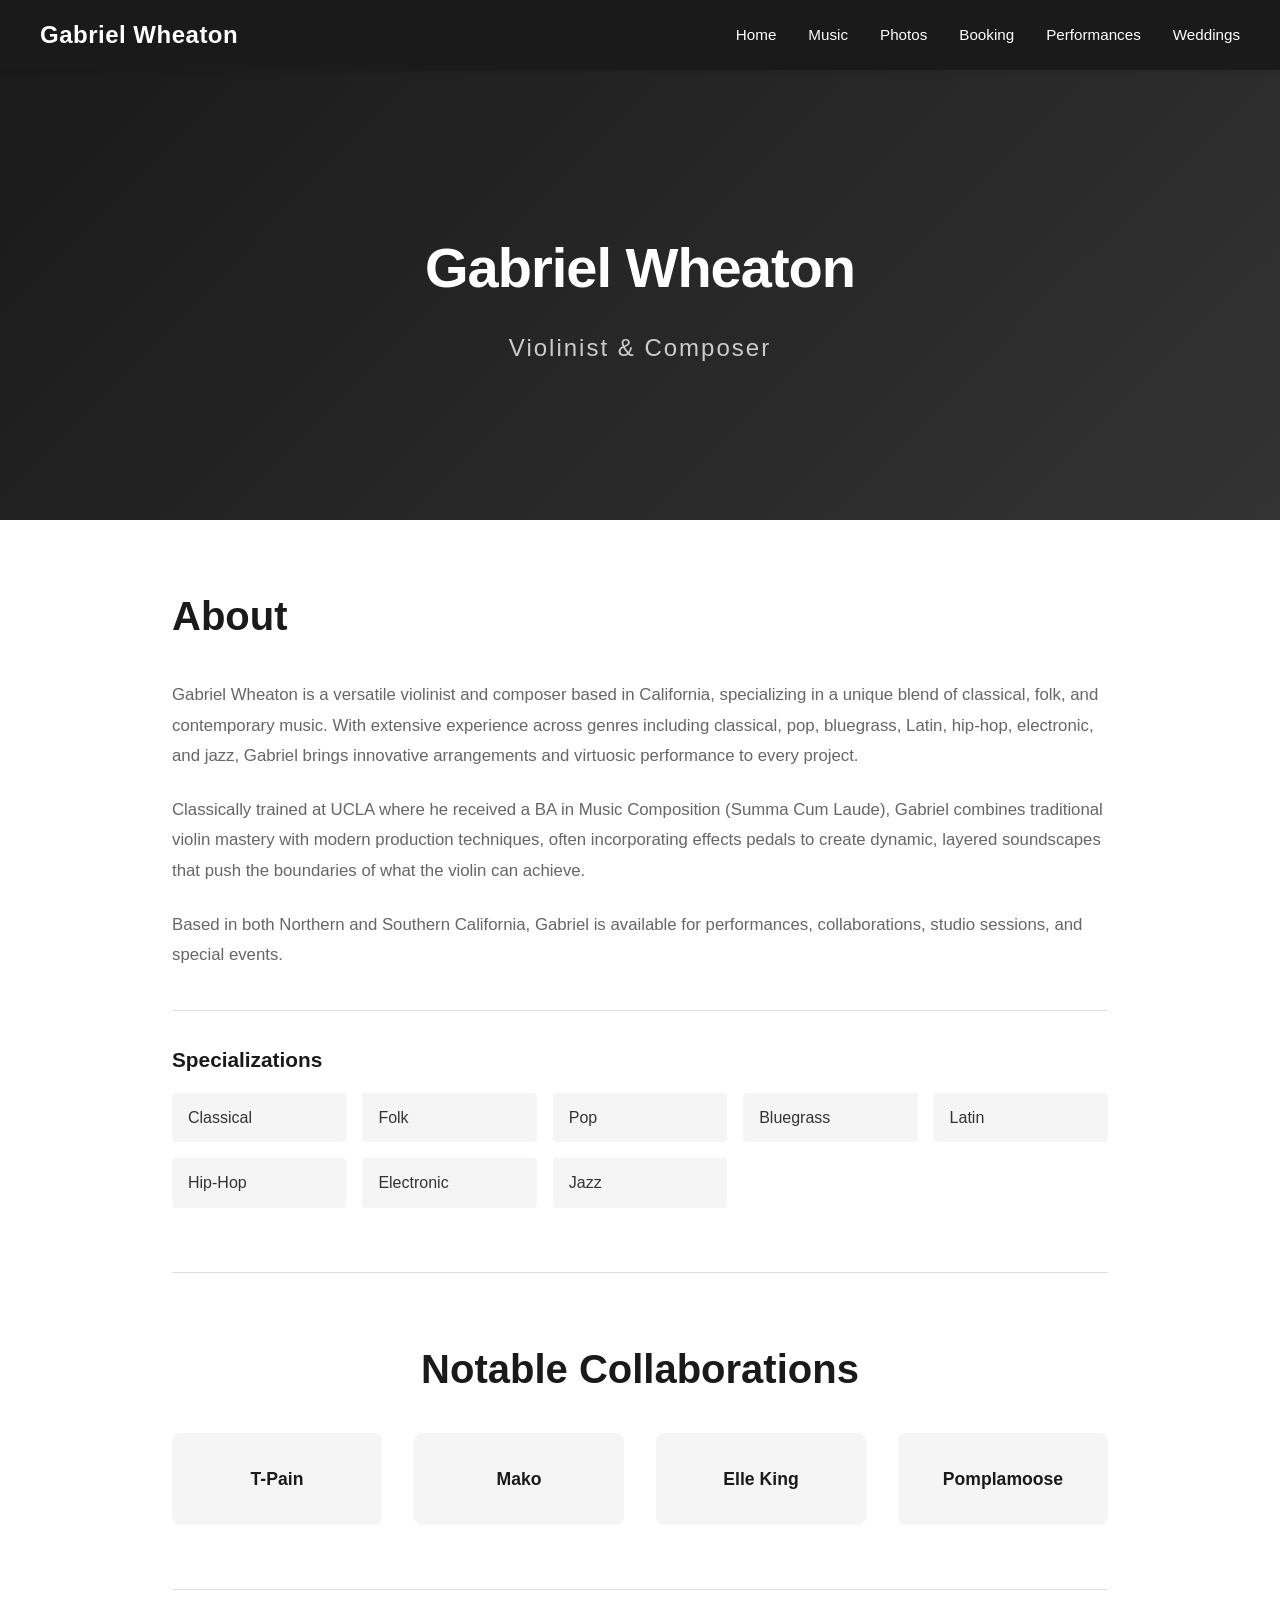
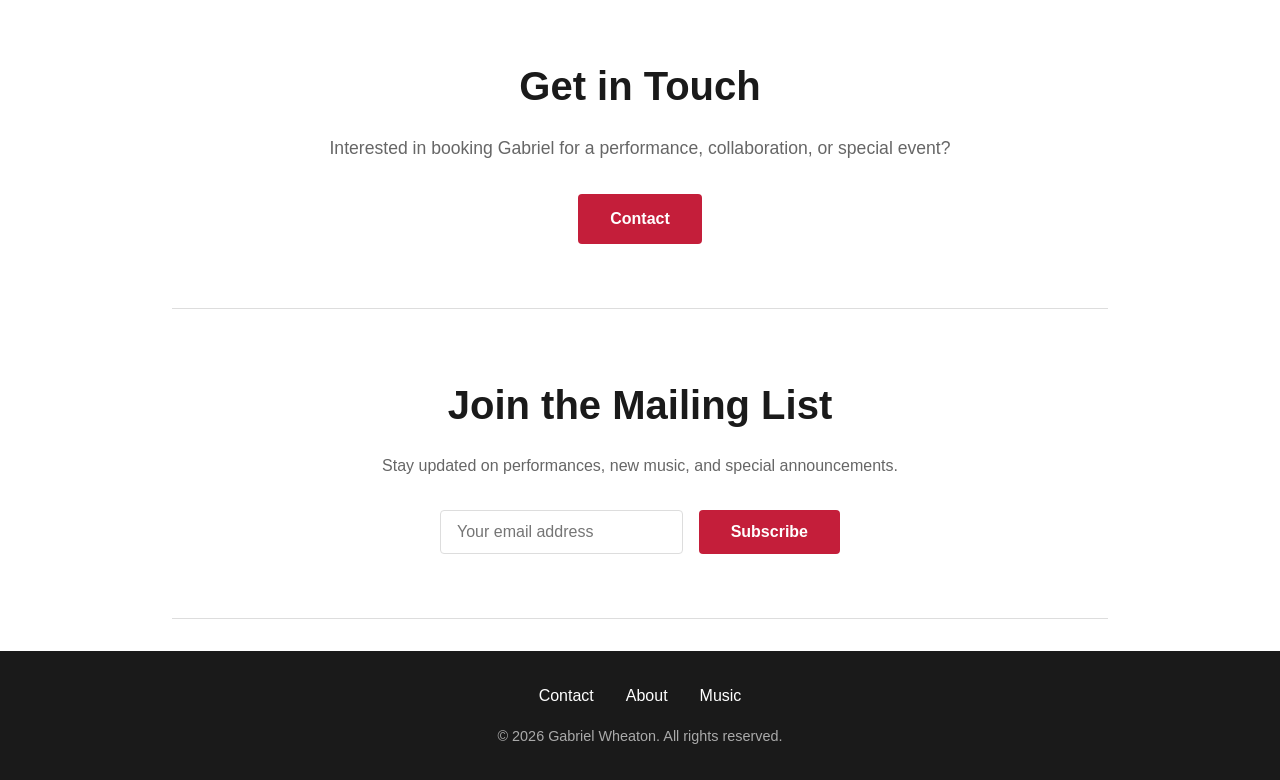
==== index.html @ 74be0b76 "Initial commit: Create website with HTML/CSS - Add hero section with navigation - Add bio and specia" ====
<!DOCTYPE html>
<html lang="en">
<head>
    <meta charset="UTF-8">
    <meta name="viewport" content="width=device-width, initial-scale=1.0">
    <title>Gabriel Wheaton - Violinist</title>
    <link rel="stylesheet" href="styles.css">
</head>
<body>
    <nav class="navbar">
        <div class="nav-container">
            <a href="#" class="nav-brand">Gabriel Wheaton</a>
            <ul class="nav-menu">
                <li><a href="#home">Home</a></li>
                <li><a href="#music">Music</a></li>
                <li><a href="#photos">Photos</a></li>
                <li><a href="#booking">Booking</a></li>
                <li><a href="#performances">Performances</a></li>
                <li><a href="#weddings">Weddings</a></li>
            </ul>
        </div>
    </nav>

    <header class="hero" id="home">
        <div class="hero-content">
            <h1>Gabriel Wheaton</h1>
            <p class="subtitle">Violinist & Composer</p>
        </div>
    </header>

    <main class="container">
        <section class="bio" id="about">
            <div class="bio-content">
                <h2>About</h2>
                <p>Gabriel Wheaton is a versatile violinist and composer based in California, specializing in a unique blend of classical, folk, and contemporary music. With extensive experience across genres including classical, pop, bluegrass, Latin, hip-hop, electronic, and jazz, Gabriel brings innovative arrangements and virtuosic performance to every project.</p>

                <p>Classically trained at UCLA where he received a BA in Music Composition (Summa Cum Laude), Gabriel combines traditional violin mastery with modern production techniques, often incorporating effects pedals to create dynamic, layered soundscapes that push the boundaries of what the violin can achieve.</p>

                <p>Based in both Northern and Southern California, Gabriel is available for performances, collaborations, studio sessions, and special events.</p>

                <div class="genres">
                    <h3>Specializations</h3>
                    <ul>
                        <li>Classical</li>
                        <li>Folk</li>
                        <li>Pop</li>
                        <li>Bluegrass</li>
                        <li>Latin</li>
                        <li>Hip-Hop</li>
                        <li>Electronic</li>
                        <li>Jazz</li>
                    </ul>
                </div>
            </div>
        </section>

        <section class="collaborations" id="music">
            <h2>Notable Collaborations</h2>
            <div class="collab-grid">
                <div class="collab-item">T-Pain</div>
                <div class="collab-item">Mako</div>
                <div class="collab-item">Elle King</div>
                <div class="collab-item">Pomplamoose</div>
            </div>
        </section>

        <section class="cta" id="booking">
            <h2>Get in Touch</h2>
            <p>Interested in booking Gabriel for a performance, collaboration, or special event?</p>
            <a href="mailto:gabrielwheaton@gmail.com" class="btn">Contact</a>
        </section>

        <section class="mailing-list" id="mailing">
            <h2>Join the Mailing List</h2>
            <p>Stay updated on performances, new music, and special announcements.</p>
            <form class="newsletter-form">
                <input type="email" placeholder="Your email address" required>
                <button type="submit" class="btn">Subscribe</button>
            </form>
        </section>
    </main>

    <footer class="footer">
        <div class="footer-content">
            <ul class="footer-links">
                <li><a href="mailto:gabrielwheaton@gmail.com">Contact</a></li>
                <li><a href="#about">About</a></li>
                <li><a href="#music">Music</a></li>
            </ul>
            <p class="copyright">&copy; 2026 Gabriel Wheaton. All rights reserved.</p>
        </div>
    </footer>
</body>
</html>
---- styles.css ----
* {
    margin: 0;
    padding: 0;
    box-sizing: border-box;
}

:root {
    --primary-color: #1a1a1a;
    --secondary-color: #333;
    --accent-color: #c41e3a;
    --light-bg: #f5f5f5;
    --text-color: #333;
    --light-text: #666;
    --border-color: #ddd;
}

html {
    scroll-behavior: smooth;
}

body {
    font-family: -apple-system, BlinkMacSystemFont, 'Segoe UI', Roboto, Oxygen, Ubuntu, Cantarell, sans-serif;
    color: var(--text-color);
    line-height: 1.6;
    background-color: #fff;
}

/* Navigation */
.navbar {
    background-color: var(--primary-color);
    color: white;
    padding: 1rem 2rem;
    position: sticky;
    top: 0;
    z-index: 100;
    box-shadow: 0 2px 4px rgba(0,0,0,0.1);
}

.nav-container {
    max-width: 1200px;
    margin: 0 auto;
    display: flex;
    justify-content: space-between;
    align-items: center;
}

.nav-brand {
    font-size: 1.5rem;
    font-weight: 700;
    color: white;
    text-decoration: none;
    letter-spacing: 0.5px;
}

.nav-menu {
    display: flex;
    list-style: none;
    gap: 2rem;
}

.nav-menu a {
    color: white;
    text-decoration: none;
    font-size: 0.95rem;
    transition: color 0.3s ease;
}

.nav-menu a:hover {
    color: var(--accent-color);
}

/* Hero Section */
.hero {
    background: linear-gradient(135deg, var(--primary-color) 0%, var(--secondary-color) 100%);
    color: white;
    padding: 6rem 2rem;
    text-align: center;
    min-height: 50vh;
    display: flex;
    align-items: center;
    justify-content: center;
}

.hero-content h1 {
    font-size: 3.5rem;
    margin-bottom: 1rem;
    font-weight: 700;
    letter-spacing: -1px;
}

.subtitle {
    font-size: 1.5rem;
    color: #ccc;
    font-weight: 300;
    letter-spacing: 2px;
}

/* Container */
.container {
    max-width: 1000px;
    margin: 0 auto;
    padding: 0 2rem;
}

/* Bio Section */
.bio {
    padding: 4rem 0;
    border-bottom: 1px solid var(--border-color);
}

.bio-content h2 {
    font-size: 2.5rem;
    margin-bottom: 2rem;
    color: var(--primary-color);
}

.bio-content p {
    font-size: 1.05rem;
    margin-bottom: 1.5rem;
    color: var(--light-text);
    line-height: 1.8;
}

.genres {
    margin-top: 2.5rem;
    padding-top: 2rem;
    border-top: 1px solid var(--border-color);
}

.genres h3 {
    font-size: 1.3rem;
    margin-bottom: 1rem;
    color: var(--primary-color);
}

.genres ul {
    display: grid;
    grid-template-columns: repeat(auto-fit, minmax(150px, 1fr));
    gap: 1rem;
    list-style: none;
}

.genres li {
    padding: 0.75rem 1rem;
    background-color: var(--light-bg);
    border-radius: 4px;
    color: var(--text-color);
}

/* Collaborations Section */
.collaborations {
    padding: 4rem 0;
    border-bottom: 1px solid var(--border-color);
}

.collaborations h2 {
    font-size: 2.5rem;
    margin-bottom: 2rem;
    color: var(--primary-color);
    text-align: center;
}

.collab-grid {
    display: grid;
    grid-template-columns: repeat(auto-fit, minmax(200px, 1fr));
    gap: 2rem;
}

.collab-item {
    padding: 2rem;
    background-color: var(--light-bg);
    border-radius: 8px;
    text-align: center;
    font-weight: 600;
    font-size: 1.1rem;
    color: var(--primary-color);
    transition: all 0.3s ease;
}

.collab-item:hover {
    background-color: var(--accent-color);
    color: white;
    transform: translateY(-4px);
}

/* CTA Section */
.cta {
    padding: 4rem 0;
    text-align: center;
    border-bottom: 1px solid var(--border-color);
}

.cta h2 {
    font-size: 2.5rem;
    margin-bottom: 1rem;
    color: var(--primary-color);
}

.cta p {
    font-size: 1.1rem;
    color: var(--light-text);
    margin-bottom: 2rem;
}

/* Mailing List Section */
.mailing-list {
    padding: 4rem 0;
    border-bottom: 1px solid var(--border-color);
}

.mailing-list h2 {
    font-size: 2.5rem;
    margin-bottom: 1rem;
    color: var(--primary-color);
    text-align: center;
}

.mailing-list p {
    text-align: center;
    color: var(--light-text);
    margin-bottom: 2rem;
}

.newsletter-form {
    display: flex;
    gap: 1rem;
    max-width: 400px;
    margin: 0 auto;
    flex-wrap: wrap;
}

.newsletter-form input {
    flex: 1;
    min-width: 200px;
    padding: 0.75rem 1rem;
    border: 1px solid var(--border-color);
    border-radius: 4px;
    font-size: 1rem;
}

.newsletter-form input:focus {
    outline: none;
    border-color: var(--accent-color);
}

/* Button */
.btn {
    padding: 0.75rem 2rem;
    background-color: var(--accent-color);
    color: white;
    border: none;
    border-radius: 4px;
    font-size: 1rem;
    font-weight: 600;
    cursor: pointer;
    text-decoration: none;
    display: inline-block;
    transition: all 0.3s ease;
}

.btn:hover {
    background-color: #a01830;
    transform: translateY(-2px);
    box-shadow: 0 4px 8px rgba(0,0,0,0.2);
}

/* Footer */
.footer {
    background-color: var(--primary-color);
    color: white;
    padding: 2rem;
    margin-top: 2rem;
}

.footer-content {
    max-width: 1000px;
    margin: 0 auto;
    text-align: center;
}

.footer-links {
    list-style: none;
    display: flex;
    justify-content: center;
    gap: 2rem;
    margin-bottom: 1rem;
}

.footer-links a {
    color: white;
    text-decoration: none;
    transition: color 0.3s ease;
}

.footer-links a:hover {
    color: var(--accent-color);
}

.copyright {
    color: #aaa;
    font-size: 0.9rem;
}

/* Responsive */
@media (max-width: 768px) {
    .nav-menu {
        gap: 1rem;
        font-size: 0.9rem;
    }

    .hero-content h1 {
        font-size: 2.5rem;
    }

    .subtitle {
        font-size: 1.2rem;
    }

    .bio-content h2,
    .collaborations h2,
    .cta h2,
    .mailing-list h2 {
        font-size: 1.8rem;
    }

    .newsletter-form {
        flex-direction: column;
    }

    .newsletter-form input {
        min-width: unset;
    }

    .footer-links {
        flex-direction: column;
        gap: 1rem;
    }
}
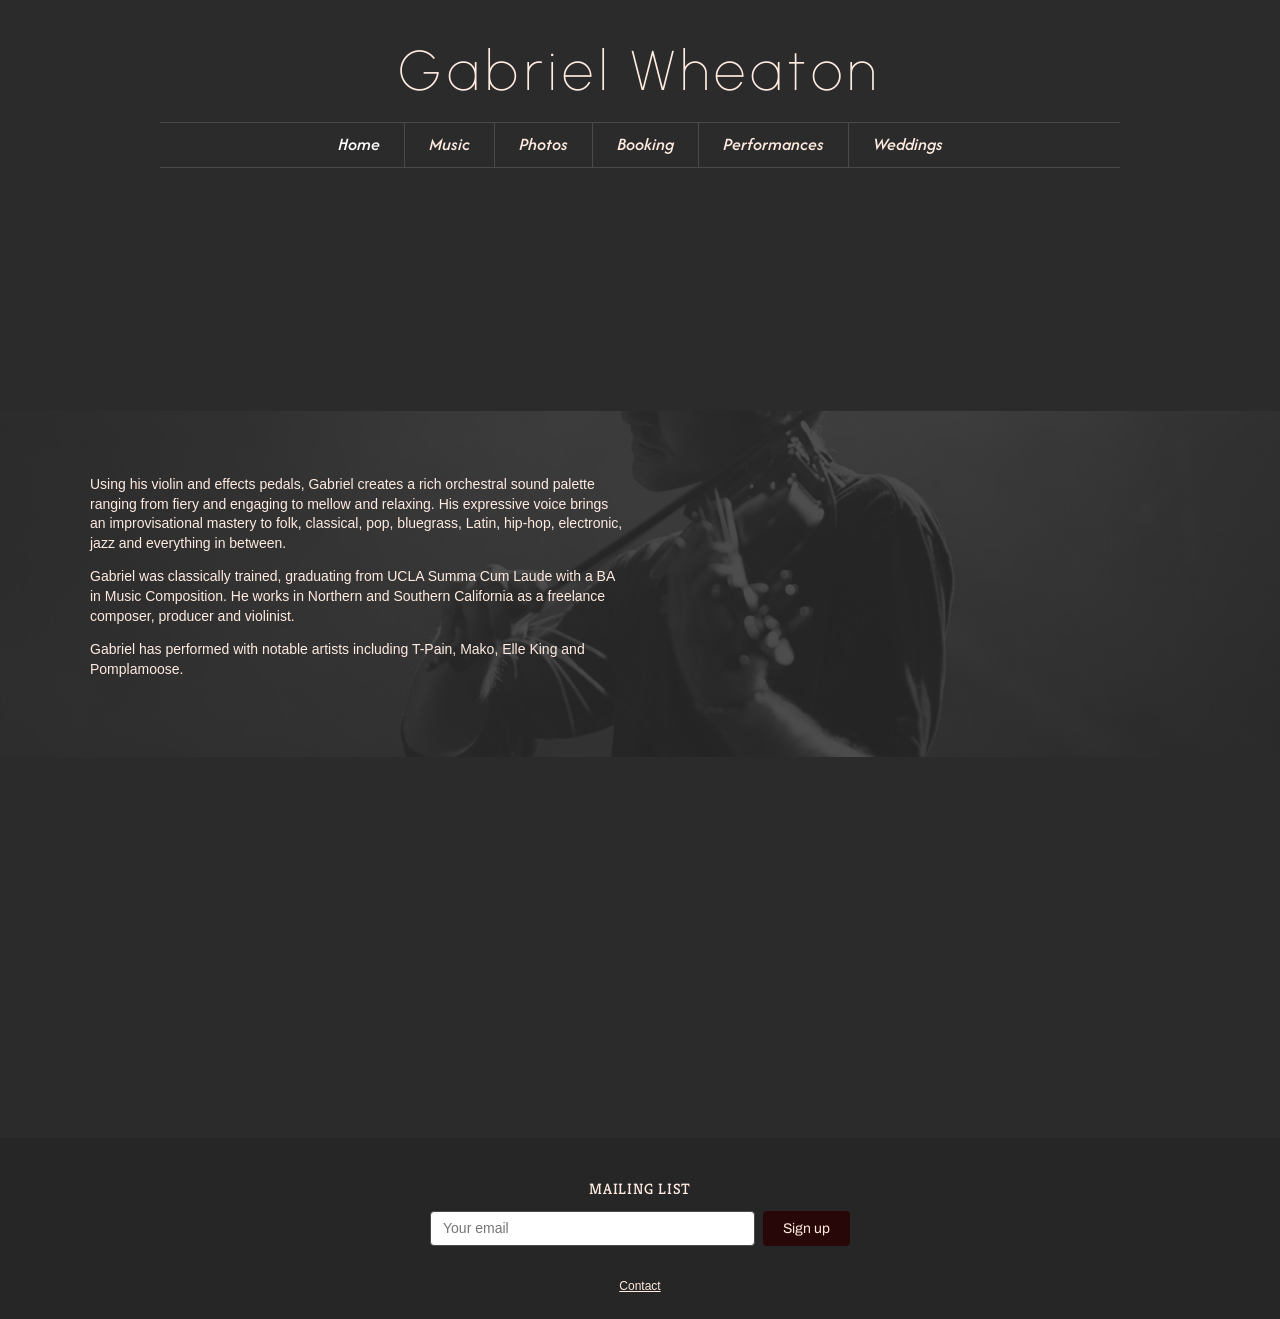
==== commit c620ca71: "Match original site's theme, layout and copy Co-Authored-By: Claude Opus 5.5 <noreply@anthropic.com>" ====
--- a/index.html
+++ b/index.html
@@ -3,92 +3,70 @@
 <head>
     <meta charset="UTF-8">
     <meta name="viewport" content="width=device-width, initial-scale=1.0">
-    <title>Gabriel Wheaton - Violinist</title>
+    <title>Gabriel Wheaton</title>
+    <link rel="preconnect" href="https://fonts.googleapis.com">
+    <link rel="preconnect" href="https://fonts.gstatic.com" crossorigin>
+    <link href="https://fonts.googleapis.com/css2?family=Afacad:ital,wght@1,500&family=Archivo:wght@400;700&family=Kreon&family=Urbanist:wght@100&display=swap" rel="stylesheet">
     <link rel="stylesheet" href="styles.css">
 </head>
 <body>
-    <nav class="navbar">
-        <div class="nav-container">
-            <a href="#" class="nav-brand">Gabriel Wheaton</a>
-            <ul class="nav-menu">
-                <li><a href="#home">Home</a></li>
+    <header class="site-header">
+        <h1 class="page-title"><a href="index.html">Gabriel Wheaton</a></h1>
+        <nav class="main-nav">
+            <ul>
+                <li class="selected"><a href="index.html">Home</a></li>
                 <li><a href="#music">Music</a></li>
                 <li><a href="#photos">Photos</a></li>
                 <li><a href="#booking">Booking</a></li>
                 <li><a href="#performances">Performances</a></li>
                 <li><a href="#weddings">Weddings</a></li>
             </ul>
-        </div>
-    </nav>
-
-    <header class="hero" id="home">
-        <div class="hero-content">
-            <h1>Gabriel Wheaton</h1>
-            <p class="subtitle">Violinist & Composer</p>
-        </div>
+        </nav>
+        <div class="header-media"></div>
     </header>
 
-    <main class="container">
-        <section class="bio" id="about">
-            <div class="bio-content">
-                <h2>About</h2>
-                <p>Gabriel Wheaton is a versatile violinist and composer based in California, specializing in a unique blend of classical, folk, and contemporary music. With extensive experience across genres including classical, pop, bluegrass, Latin, hip-hop, electronic, and jazz, Gabriel brings innovative arrangements and virtuosic performance to every project.</p>
+    <main>
+        <section class="section bio-section">
+            <div class="section-bg" style="background-image: url('images/gabriel.jpg');"></div>
+            <div class="columns">
+                <div class="column">
+                    <p>Using his violin and effects pedals, Gabriel creates a rich orchestral sound palette ranging from fiery and engaging to mellow and relaxing. His expressive voice brings an improvisational mastery to folk, classical, pop, bluegrass, Latin, hip-hop, electronic, jazz and everything in between.</p>
+                    <p>Gabriel was classically trained, graduating from UCLA Summa Cum Laude with a BA in Music Composition. He works in Northern and Southern California as a freelance composer, producer and violinist.</p>
+                    <p>Gabriel has performed with notable artists including T-Pain, Mako, Elle King and Pomplamoose.</p>
+                </div>
+                <div class="column"></div>
+            </div>
+        </section>
 
-                <p>Classically trained at UCLA where he received a BA in Music Composition (Summa Cum Laude), Gabriel combines traditional violin mastery with modern production techniques, often incorporating effects pedals to create dynamic, layered soundscapes that push the boundaries of what the violin can achieve.</p>
-
-                <p>Based in both Northern and Southern California, Gabriel is available for performances, collaborations, studio sessions, and special events.</p>
-
-                <div class="genres">
-                    <h3>Specializations</h3>
-                    <ul>
-                        <li>Classical</li>
-                        <li>Folk</li>
-                        <li>Pop</li>
-                        <li>Bluegrass</li>
-                        <li>Latin</li>
-                        <li>Hip-Hop</li>
-                        <li>Electronic</li>
-                        <li>Jazz</li>
-                    </ul>
+        <section class="section" id="music">
+            <div class="columns">
+                <div class="column">
+                    <div class="video">
+                        <iframe src="https://www.youtube.com/embed/yfX7mCHbroc?rel=0" title="Gabriel Wheaton video 1" allow="accelerometer; autoplay; encrypted-media; gyroscope; picture-in-picture" allowfullscreen loading="lazy"></iframe>
+                    </div>
+                </div>
+                <div class="column">
+                    <div class="video">
+                        <iframe src="https://www.youtube.com/embed/IOgr_Uzr0VY?rel=0" title="Gabriel Wheaton video 2" allow="accelerometer; autoplay; encrypted-media; gyroscope; picture-in-picture" allowfullscreen loading="lazy"></iframe>
+                    </div>
                 </div>
             </div>
         </section>
-
-        <section class="collaborations" id="music">
-            <h2>Notable Collaborations</h2>
-            <div class="collab-grid">
-                <div class="collab-item">T-Pain</div>
-                <div class="collab-item">Mako</div>
-                <div class="collab-item">Elle King</div>
-                <div class="collab-item">Pomplamoose</div>
-            </div>
-        </section>
-
-        <section class="cta" id="booking">
-            <h2>Get in Touch</h2>
-            <p>Interested in booking Gabriel for a performance, collaboration, or special event?</p>
-            <a href="mailto:gabrielwheaton@gmail.com" class="btn">Contact</a>
-        </section>
-
-        <section class="mailing-list" id="mailing">
-            <h2>Join the Mailing List</h2>
-            <p>Stay updated on performances, new music, and special announcements.</p>
-            <form class="newsletter-form">
-                <input type="email" placeholder="Your email address" required>
-                <button type="submit" class="btn">Subscribe</button>
-            </form>
-        </section>
     </main>
 
-    <footer class="footer">
-        <div class="footer-content">
-            <ul class="footer-links">
+    <footer class="site-footer">
+        <form class="mailing-list" action="#" onsubmit="return false;">
+            <h3>Mailing List</h3>
+            <div class="control">
+                <input type="email" placeholder="Your email" required>
+                <button type="submit" class="button">Sign up</button>
+            </div>
+        </form>
+        <nav class="footer-nav">
+            <ul>
                 <li><a href="mailto:gabrielwheaton@gmail.com">Contact</a></li>
-                <li><a href="#about">About</a></li>
-                <li><a href="#music">Music</a></li>
             </ul>
-            <p class="copyright">&copy; 2026 Gabriel Wheaton. All rights reserved.</p>
-        </div>
+        </nav>
     </footer>
 </body>
 </html>
--- a/styles.css
+++ b/styles.css
@@ -1,338 +1,213 @@
+:root {
+    --text: hsl(21, 100%, 94%);
+    --nav-hover: #fff;
+    --page-bg: hsl(0, 0%, 17%);
+    --section-alt-bg: hsl(0, 0%, 15%);
+    --divider: hsl(0, 0%, 29%);
+    --button: hsl(0, 69%, 9%);
+    --button-hover: hsl(0, 34%, 34%);
+}
+
 * {
+    box-sizing: border-box;
     margin: 0;
     padding: 0;
-    box-sizing: border-box;
-}
-
-:root {
-    --primary-color: #1a1a1a;
-    --secondary-color: #333;
-    --accent-color: #c41e3a;
-    --light-bg: #f5f5f5;
-    --text-color: #333;
-    --light-text: #666;
-    --border-color: #ddd;
-}
-
-html {
-    scroll-behavior: smooth;
 }
 
 body {
-    font-family: -apple-system, BlinkMacSystemFont, 'Segoe UI', Roboto, Oxygen, Ubuntu, Cantarell, sans-serif;
-    color: var(--text-color);
-    line-height: 1.6;
-    background-color: #fff;
-}
-
-/* Navigation */
-.navbar {
-    background-color: var(--primary-color);
-    color: white;
-    padding: 1rem 2rem;
-    position: sticky;
-    top: 0;
-    z-index: 100;
-    box-shadow: 0 2px 4px rgba(0,0,0,0.1);
-}
-
-.nav-container {
-    max-width: 1200px;
-    margin: 0 auto;
-    display: flex;
-    justify-content: space-between;
-    align-items: center;
-}
-
-.nav-brand {
-    font-size: 1.5rem;
-    font-weight: 700;
-    color: white;
+    background: var(--page-bg);
+    color: var(--text);
+    font-family: Arial, Helvetica, sans-serif;
+    font-size: 14px;
+    line-height: 1.4;
+}
+
+a {
+    color: var(--text);
+}
+
+.site-header {
+    text-align: center;
+    padding-top: 2.5rem;
+}
+
+.page-title {
+    font-family: 'Urbanist', sans-serif;
+    font-weight: 100;
+    font-size: 56px;
+    letter-spacing: 0.1em;
+    line-height: 1.1;
+    padding: 0 1rem;
+}
+
+.page-title a {
     text-decoration: none;
-    letter-spacing: 0.5px;
-}
-
-.nav-menu {
-    display: flex;
-    list-style: none;
-    gap: 2rem;
-}
-
-.nav-menu a {
-    color: white;
-    text-decoration: none;
-    font-size: 0.95rem;
-    transition: color 0.3s ease;
-}
-
-.nav-menu a:hover {
-    color: var(--accent-color);
-}
-
-/* Hero Section */
-.hero {
-    background: linear-gradient(135deg, var(--primary-color) 0%, var(--secondary-color) 100%);
-    color: white;
-    padding: 6rem 2rem;
-    text-align: center;
-    min-height: 50vh;
-    display: flex;
-    align-items: center;
-    justify-content: center;
-}
-
-.hero-content h1 {
-    font-size: 3.5rem;
-    margin-bottom: 1rem;
-    font-weight: 700;
-    letter-spacing: -1px;
-}
-
-.subtitle {
-    font-size: 1.5rem;
-    color: #ccc;
-    font-weight: 300;
-    letter-spacing: 2px;
-}
-
-/* Container */
-.container {
-    max-width: 1000px;
-    margin: 0 auto;
-    padding: 0 2rem;
-}
-
-/* Bio Section */
-.bio {
-    padding: 4rem 0;
-    border-bottom: 1px solid var(--border-color);
-}
-
-.bio-content h2 {
-    font-size: 2.5rem;
-    margin-bottom: 2rem;
-    color: var(--primary-color);
-}
-
-.bio-content p {
-    font-size: 1.05rem;
-    margin-bottom: 1.5rem;
-    color: var(--light-text);
-    line-height: 1.8;
-}
-
-.genres {
-    margin-top: 2.5rem;
-    padding-top: 2rem;
-    border-top: 1px solid var(--border-color);
-}
-
-.genres h3 {
-    font-size: 1.3rem;
-    margin-bottom: 1rem;
-    color: var(--primary-color);
-}
-
-.genres ul {
-    display: grid;
-    grid-template-columns: repeat(auto-fit, minmax(150px, 1fr));
-    gap: 1rem;
-    list-style: none;
-}
-
-.genres li {
-    padding: 0.75rem 1rem;
-    background-color: var(--light-bg);
-    border-radius: 4px;
-    color: var(--text-color);
-}
-
-/* Collaborations Section */
-.collaborations {
-    padding: 4rem 0;
-    border-bottom: 1px solid var(--border-color);
-}
-
-.collaborations h2 {
-    font-size: 2.5rem;
-    margin-bottom: 2rem;
-    color: var(--primary-color);
-    text-align: center;
-}
-
-.collab-grid {
-    display: grid;
-    grid-template-columns: repeat(auto-fit, minmax(200px, 1fr));
-    gap: 2rem;
-}
-
-.collab-item {
-    padding: 2rem;
-    background-color: var(--light-bg);
-    border-radius: 8px;
-    text-align: center;
-    font-weight: 600;
-    font-size: 1.1rem;
-    color: var(--primary-color);
-    transition: all 0.3s ease;
-}
-
-.collab-item:hover {
-    background-color: var(--accent-color);
-    color: white;
-    transform: translateY(-4px);
-}
-
-/* CTA Section */
-.cta {
-    padding: 4rem 0;
-    text-align: center;
-    border-bottom: 1px solid var(--border-color);
-}
-
-.cta h2 {
-    font-size: 2.5rem;
-    margin-bottom: 1rem;
-    color: var(--primary-color);
-}
-
-.cta p {
-    font-size: 1.1rem;
-    color: var(--light-text);
-    margin-bottom: 2rem;
-}
-
-/* Mailing List Section */
-.mailing-list {
-    padding: 4rem 0;
-    border-bottom: 1px solid var(--border-color);
-}
-
-.mailing-list h2 {
-    font-size: 2.5rem;
-    margin-bottom: 1rem;
-    color: var(--primary-color);
-    text-align: center;
-}
-
-.mailing-list p {
-    text-align: center;
-    color: var(--light-text);
-    margin-bottom: 2rem;
-}
-
-.newsletter-form {
-    display: flex;
-    gap: 1rem;
-    max-width: 400px;
-    margin: 0 auto;
-    flex-wrap: wrap;
-}
-
-.newsletter-form input {
-    flex: 1;
-    min-width: 200px;
-    padding: 0.75rem 1rem;
-    border: 1px solid var(--border-color);
-    border-radius: 4px;
-    font-size: 1rem;
-}
-
-.newsletter-form input:focus {
-    outline: none;
-    border-color: var(--accent-color);
-}
-
-/* Button */
-.btn {
-    padding: 0.75rem 2rem;
-    background-color: var(--accent-color);
-    color: white;
-    border: none;
-    border-radius: 4px;
-    font-size: 1rem;
-    font-weight: 600;
-    cursor: pointer;
-    text-decoration: none;
-    display: inline-block;
-    transition: all 0.3s ease;
-}
-
-.btn:hover {
-    background-color: #a01830;
-    transform: translateY(-2px);
-    box-shadow: 0 4px 8px rgba(0,0,0,0.2);
-}
-
-/* Footer */
-.footer {
-    background-color: var(--primary-color);
-    color: white;
-    padding: 2rem;
-    margin-top: 2rem;
-}
-
-.footer-content {
-    max-width: 1000px;
-    margin: 0 auto;
-    text-align: center;
-}
-
-.footer-links {
+}
+
+.main-nav ul {
     list-style: none;
     display: flex;
+    flex-wrap: wrap;
     justify-content: center;
+    margin: 1.25rem auto 0;
+    max-width: 960px;
+    border-top: 1px solid var(--divider);
+    border-bottom: 1px solid var(--divider);
+}
+
+.main-nav li + li {
+    border-left: 1px solid var(--divider);
+}
+
+.main-nav a {
+    display: block;
+    padding: 0.6rem 1.5rem;
+    font-family: 'Afacad', sans-serif;
+    font-style: italic;
+    font-weight: 500;
+    font-size: 18px;
+    text-decoration: none;
+    transition: color 0.2s;
+}
+
+.main-nav a:hover,
+.main-nav .selected a {
+    color: var(--nav-hover);
+}
+
+.header-media {
+    height: 27vh;
+    background: var(--page-bg);
+}
+
+.section {
+    position: relative;
+    overflow: hidden;
+    padding: 2.5rem 1.5rem;
+}
+
+.section-bg {
+    position: absolute;
+    inset: 0;
+    background-size: cover;
+    background-position: 65% center;
+    background-attachment: fixed;
+    opacity: 0.16;
+}
+
+.columns {
+    position: relative;
+    display: grid;
+    grid-template-columns: 1fr 1fr;
     gap: 2rem;
-    margin-bottom: 1rem;
-}
-
-.footer-links a {
-    color: white;
-    text-decoration: none;
-    transition: color 0.3s ease;
-}
-
-.footer-links a:hover {
-    color: var(--accent-color);
-}
-
-.copyright {
-    color: #aaa;
-    font-size: 0.9rem;
-}
-
-/* Responsive */
-@media (max-width: 768px) {
-    .nav-menu {
-        gap: 1rem;
-        font-size: 0.9rem;
-    }
-
-    .hero-content h1 {
-        font-size: 2.5rem;
-    }
-
-    .subtitle {
-        font-size: 1.2rem;
-    }
-
-    .bio-content h2,
-    .collaborations h2,
-    .cta h2,
-    .mailing-list h2 {
-        font-size: 1.8rem;
-    }
-
-    .newsletter-form {
-        flex-direction: column;
-    }
-
-    .newsletter-form input {
-        min-width: unset;
-    }
-
-    .footer-links {
-        flex-direction: column;
-        gap: 1rem;
-    }
-}
+    max-width: 1100px;
+    margin: 0 auto;
+}
+
+.bio-section {
+    padding-top: 4rem;
+    padding-bottom: 4rem;
+}
+
+.bio-section p {
+    margin-bottom: 1em;
+}
+
+.video {
+    position: relative;
+    aspect-ratio: 16 / 9;
+}
+
+.video iframe {
+    position: absolute;
+    inset: 0;
+    width: 100%;
+    height: 100%;
+    border: 0;
+}
+
+.site-footer {
+    background: var(--section-alt-bg);
+    padding: 2.5rem 1.5rem 1.5rem;
+    text-align: center;
+}
+
+.mailing-list h3 {
+    font-family: 'Kreon', serif;
+    font-weight: 400;
+    font-size: 15px;
+    text-transform: uppercase;
+    letter-spacing: 0.05em;
+    margin-bottom: 0.75rem;
+}
+
+.mailing-list .control {
+    display: flex;
+    justify-content: center;
+    gap: 0.5rem;
+    max-width: 420px;
+    margin: 0 auto;
+}
+
+.mailing-list input {
+    flex: 1;
+    min-width: 0;
+    padding: 0.55rem 0.75rem;
+    border: 1px solid var(--divider);
+    border-radius: 4px;
+    background: #fff;
+    color: #222;
+    font-size: 14px;
+}
+
+.button {
+    padding: 0.55rem 1.25rem;
+    background: var(--button);
+    color: var(--text);
+    border: 0;
+    border-radius: 4px;
+    font-family: 'Archivo', sans-serif;
+    font-size: 14px;
+    cursor: pointer;
+    transition: background 0.2s;
+}
+
+.button:hover {
+    background: var(--button-hover);
+}
+
+.footer-nav ul {
+    list-style: none;
+    margin-top: 2rem;
+    font-size: 12px;
+}
+
+@media (max-width: 700px) {
+    .page-title {
+        font-size: 38px;
+    }
+
+    .main-nav li + li {
+        border-left: 0;
+    }
+
+    .main-nav a {
+        padding: 0.4rem 0.9rem;
+    }
+
+    .header-media {
+        height: 12vh;
+    }
+
+    .columns {
+        grid-template-columns: 1fr;
+    }
+
+    .bio-section .column:empty {
+        display: none;
+    }
+
+    .section-bg {
+        background-attachment: scroll;
+    }
+}
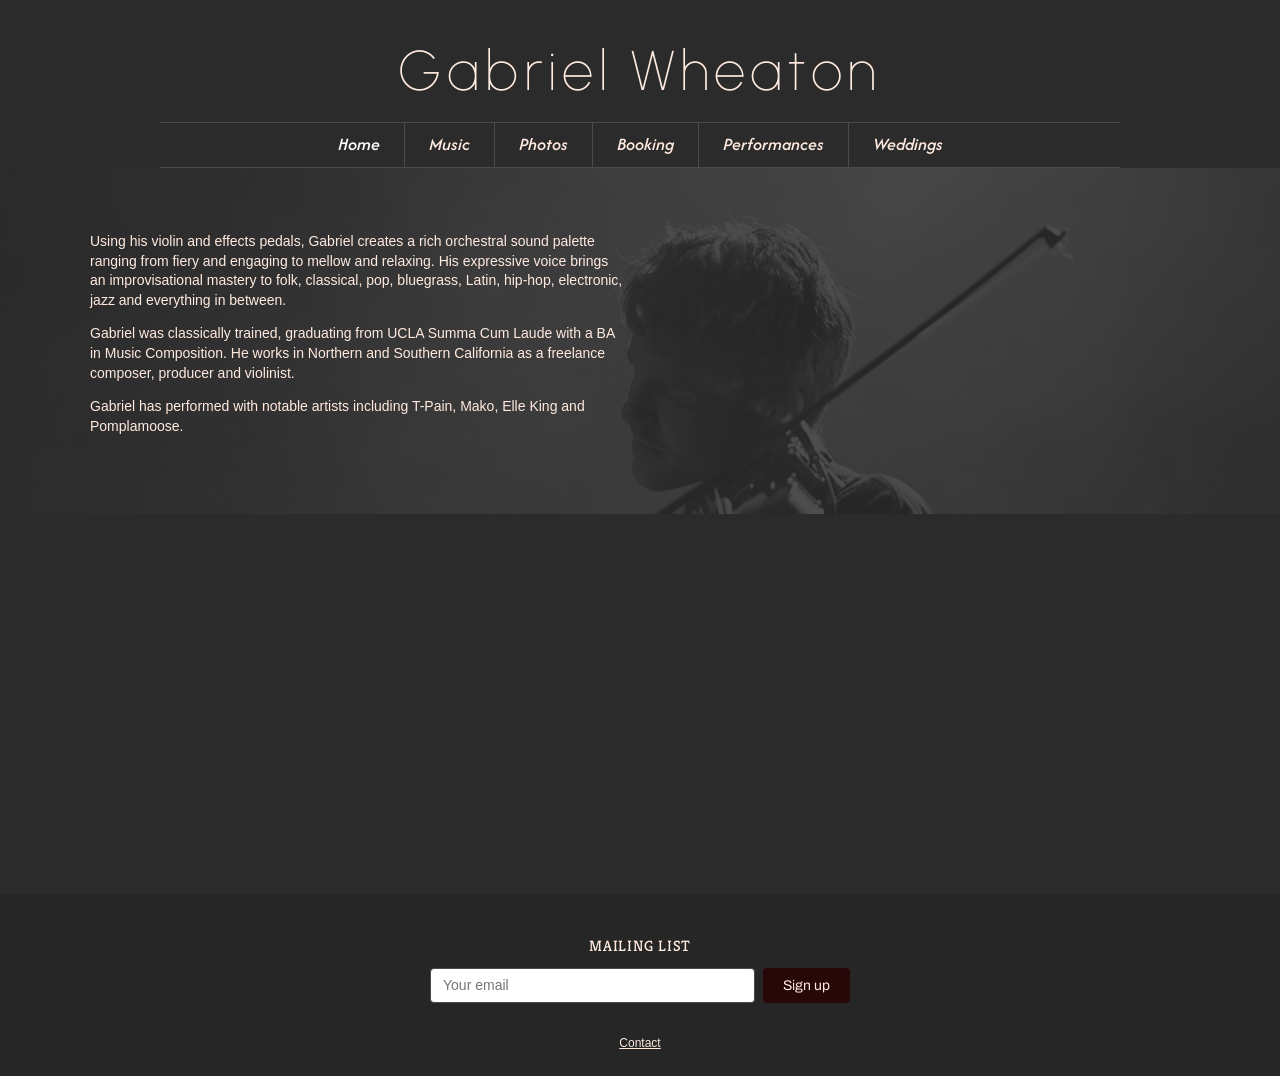
==== commit da717924: "Remove empty header block that left a gap under the menu Co-Authored-By: Claude Opus 5.5 <noreply@an" ====
--- a/index.html
+++ b/index.html
@@ -15,14 +15,13 @@
         <nav class="main-nav">
             <ul>
                 <li class="selected"><a href="index.html">Home</a></li>
-                <li><a href="#music">Music</a></li>
-                <li><a href="#photos">Photos</a></li>
-                <li><a href="#booking">Booking</a></li>
-                <li><a href="#performances">Performances</a></li>
-                <li><a href="#weddings">Weddings</a></li>
+                <li><a href="music.html">Music</a></li>
+                <li><a href="photos.html">Photos</a></li>
+                <li><a href="booking.html">Booking</a></li>
+                <li><a href="performances.html">Performances</a></li>
+                <li><a href="weddings.html">Weddings</a></li>
             </ul>
         </nav>
-        <div class="header-media"></div>
     </header>
 
     <main>
@@ -38,7 +37,7 @@
             </div>
         </section>
 
-        <section class="section" id="music">
+        <section class="section">
             <div class="columns">
                 <div class="column">
                     <div class="video">
--- a/styles.css
+++ b/styles.css
@@ -75,11 +75,6 @@
     color: var(--nav-hover);
 }
 
-.header-media {
-    height: 27vh;
-    background: var(--page-bg);
-}
-
 .section {
     position: relative;
     overflow: hidden;
@@ -124,6 +119,90 @@
     width: 100%;
     height: 100%;
     border: 0;
+}
+
+.narrow {
+    position: relative;
+    max-width: 720px;
+    margin: 0 auto;
+}
+
+.text h2 {
+    font-family: 'Archivo', sans-serif;
+    font-weight: 400;
+    font-size: 20px;
+    margin: 1.5em 0 0.5em;
+}
+
+.text h2:first-child {
+    margin-top: 0;
+}
+
+.text p {
+    margin-bottom: 1em;
+}
+
+.text a.button {
+    display: inline-block;
+    margin-top: 0.5rem;
+    text-decoration: none;
+}
+
+blockquote {
+    margin: 1.5em 0;
+    padding-left: 1rem;
+    border-left: 2px solid var(--divider);
+}
+
+.stack {
+    display: flex;
+    flex-direction: column;
+    align-items: center;
+    gap: 2.5rem;
+}
+
+.bandcamp {
+    width: 350px;
+    max-width: 100%;
+    height: 470px;
+    border: 0;
+}
+
+.square-photo {
+    width: 100%;
+    aspect-ratio: 1;
+    object-fit: cover;
+    display: block;
+}
+
+.gallery {
+    display: grid;
+    grid-template-columns: repeat(auto-fill, minmax(220px, 1fr));
+    gap: 0.75rem;
+    max-width: 1100px;
+    margin: 0 auto;
+}
+
+.gallery img {
+    width: 100%;
+    aspect-ratio: 1;
+    object-fit: cover;
+    display: block;
+    transition: opacity 0.2s;
+}
+
+.gallery a:hover img {
+    opacity: 0.8;
+}
+
+.weddings-hero {
+    min-height: 80vh;
+    display: flex;
+    align-items: flex-end;
+    padding-bottom: 4rem;
+    background-size: cover;
+    background-position: center;
+    box-shadow: inset 0 -60vh 60vh -20vh rgba(0, 0, 0, 0.75);
 }
 
 .site-footer {
@@ -195,10 +274,6 @@
         padding: 0.4rem 0.9rem;
     }
 
-    .header-media {
-        height: 12vh;
-    }
-
     .columns {
         grid-template-columns: 1fr;
     }
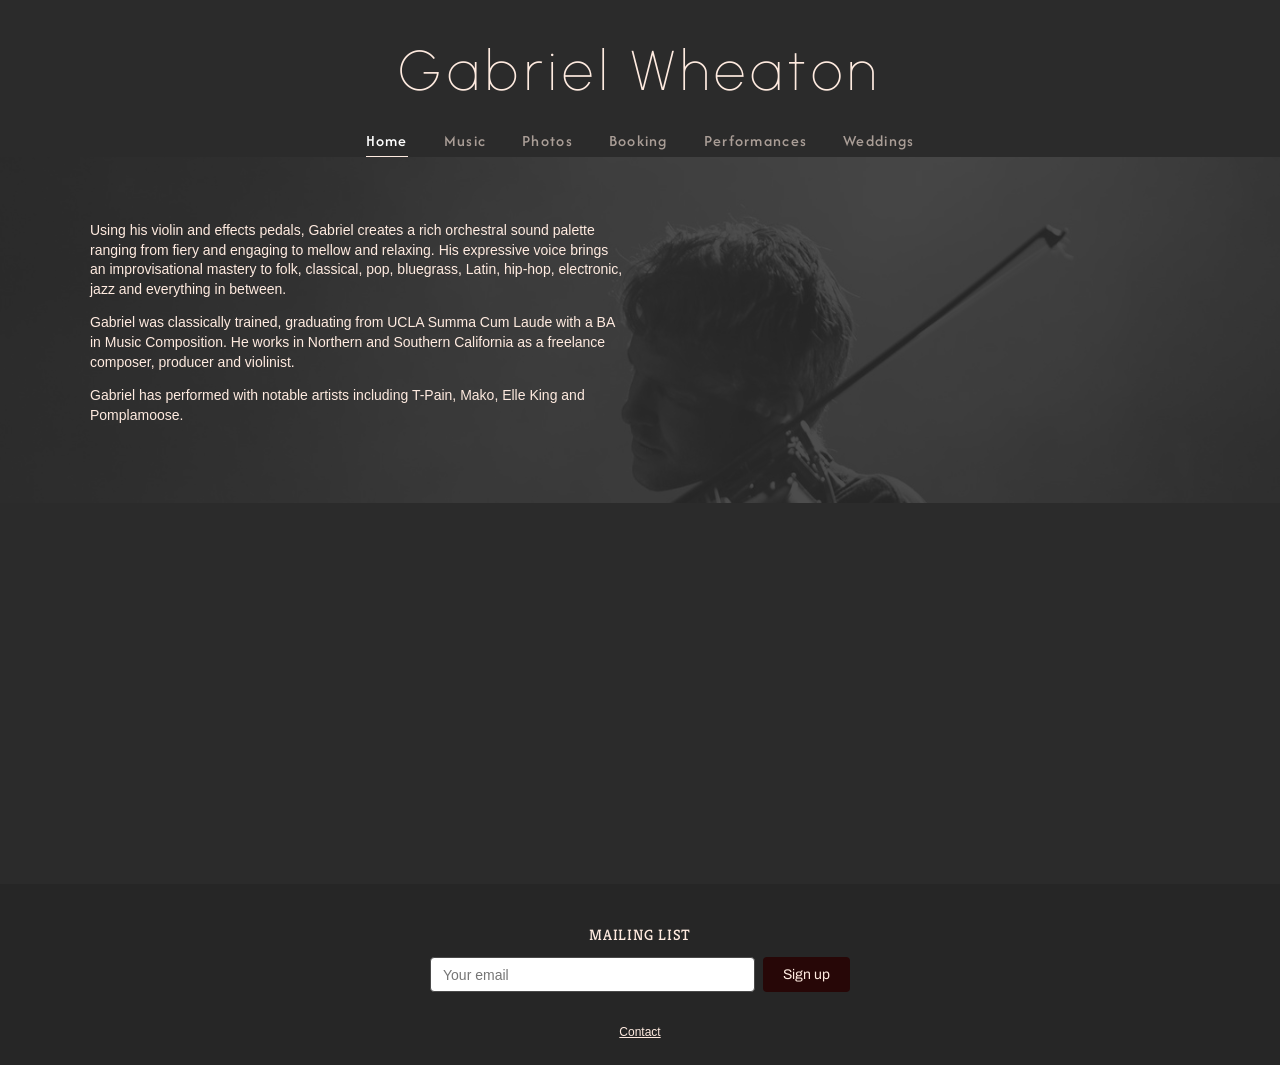
==== commit 3babc97f: "Use upright Afacad for menu text Co-Authored-By: Claude Haiku 5.5 <noreply@anthropic.com>" ====
--- a/index.html
+++ b/index.html
@@ -6,7 +6,7 @@
     <title>Gabriel Wheaton</title>
     <link rel="preconnect" href="https://fonts.googleapis.com">
     <link rel="preconnect" href="https://fonts.gstatic.com" crossorigin>
-    <link href="https://fonts.googleapis.com/css2?family=Afacad:ital,wght@1,500&family=Archivo:wght@400;700&family=Kreon&family=Urbanist:wght@100&display=swap" rel="stylesheet">
+    <link href="https://fonts.googleapis.com/css2?family=Afacad:ital,wght@0,500;1,500&family=Archivo:wght@400;700&family=Kreon&family=Urbanist:wght@100&display=swap" rel="stylesheet">
     <link rel="stylesheet" href="styles.css">
 </head>
 <body>
--- a/styles.css
+++ b/styles.css
@@ -49,30 +49,32 @@
     display: flex;
     flex-wrap: wrap;
     justify-content: center;
-    margin: 1.25rem auto 0;
+    gap: 0.5rem 2.25rem;
+    margin: 1.5rem auto 0;
     max-width: 960px;
-    border-top: 1px solid var(--divider);
-    border-bottom: 1px solid var(--divider);
-}
-
-.main-nav li + li {
-    border-left: 1px solid var(--divider);
 }
 
 .main-nav a {
-    display: block;
-    padding: 0.6rem 1.5rem;
+    display: inline-block;
+    padding: 0.25rem 0;
     font-family: 'Afacad', sans-serif;
-    font-style: italic;
+    font-style: normal;
     font-weight: 500;
-    font-size: 18px;
+    font-size: 16px;
+    letter-spacing: 0.08em;
     text-decoration: none;
-    transition: color 0.2s;
+    color: rgba(255, 235, 224, 0.6);
+    border-bottom: 1px solid transparent;
+    transition: color 0.2s, border-color 0.2s;
 }
 
 .main-nav a:hover,
 .main-nav .selected a {
     color: var(--nav-hover);
+}
+
+.main-nav .selected a {
+    border-bottom-color: var(--text);
 }
 
 .section {
@@ -266,12 +268,12 @@
         font-size: 38px;
     }
 
-    .main-nav li + li {
-        border-left: 0;
+    .main-nav ul {
+        gap: 0.5rem 1.25rem;
     }
 
     .main-nav a {
-        padding: 0.4rem 0.9rem;
+        font-size: 14px;
     }
 
     .columns {
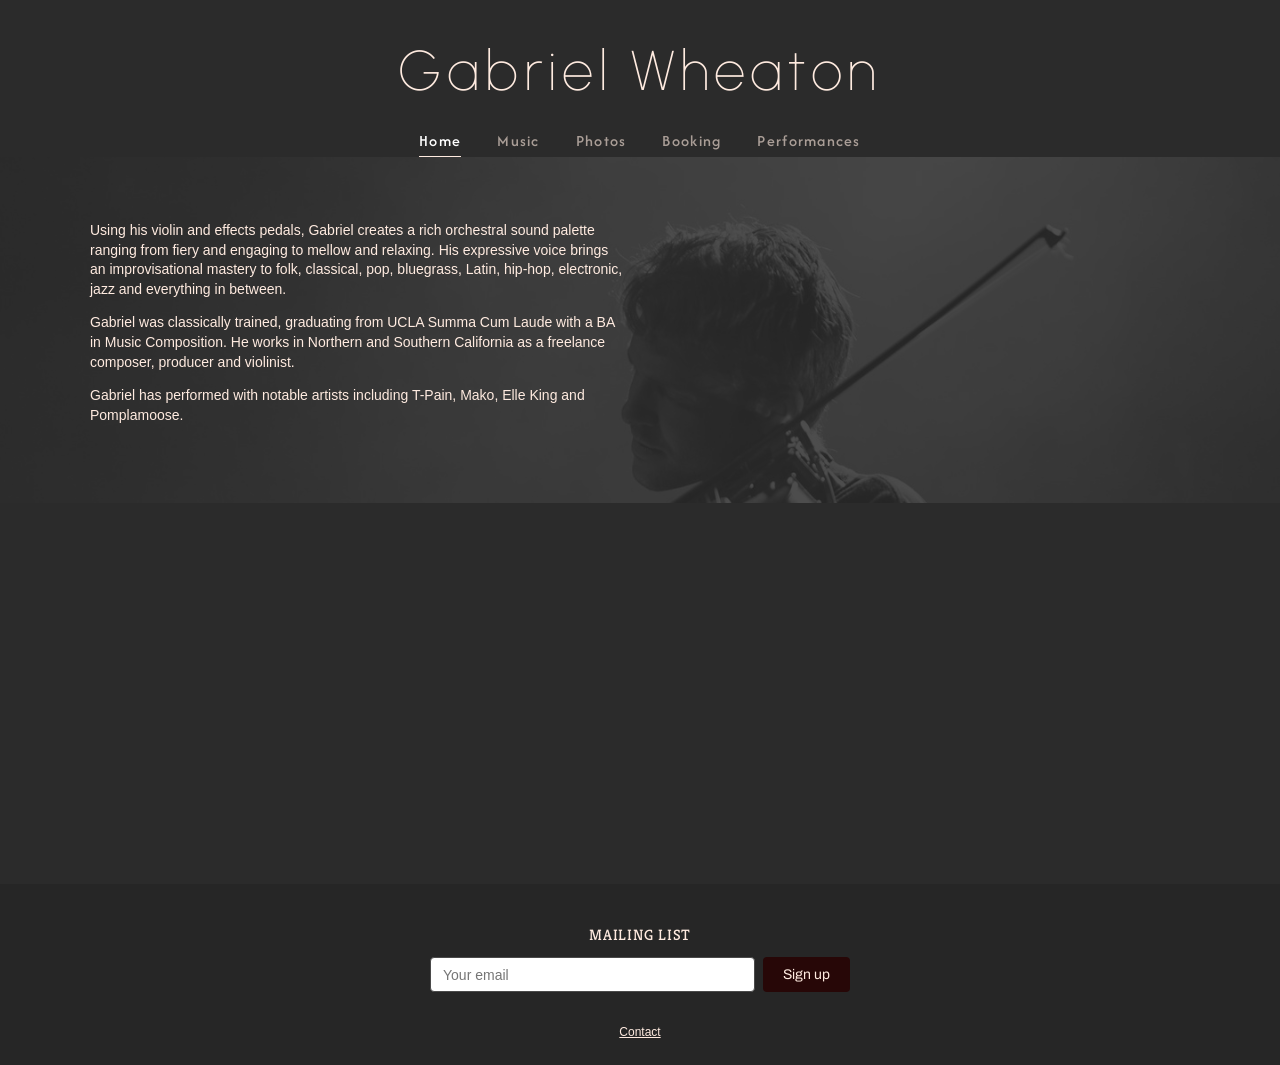
==== commit f17834d9: "Consolidate Booking and Weddings into one page - Merge weddings hero and testimonials into booking p" ====
--- a/index.html
+++ b/index.html
@@ -19,7 +19,7 @@
                 <li><a href="photos.html">Photos</a></li>
                 <li><a href="booking.html">Booking</a></li>
                 <li><a href="performances.html">Performances</a></li>
-                <li><a href="weddings.html">Weddings</a></li>
+                
             </ul>
         </nav>
     </header>
--- a/styles.css
+++ b/styles.css
@@ -207,6 +207,76 @@
     box-shadow: inset 0 -60vh 60vh -20vh rgba(0, 0, 0, 0.75);
 }
 
+.booking-services {
+    background: var(--section-alt-bg);
+}
+
+.services-grid {
+    display: grid;
+    grid-template-columns: repeat(auto-fit, minmax(280px, 1fr));
+    gap: 2.5rem;
+    max-width: 1000px;
+    margin: 0 auto;
+}
+
+.service-card {
+    padding: 1.5rem 0;
+}
+
+.service-card h3 {
+    font-family: 'Archivo', sans-serif;
+    font-weight: 400;
+    font-size: 18px;
+    margin-bottom: 0.75rem;
+    text-transform: uppercase;
+    letter-spacing: 0.08em;
+}
+
+.service-card p {
+    font-size: 14px;
+    line-height: 1.6;
+    color: rgba(255, 235, 224, 0.85);
+}
+
+.booking-testimonials {
+    padding-top: 3rem;
+    padding-bottom: 3rem;
+}
+
+.testimonials {
+    display: grid;
+    gap: 2rem;
+    margin-top: 2rem;
+}
+
+.testimonials blockquote {
+    border: none;
+    padding: 0;
+    font-size: 15px;
+    font-style: italic;
+    line-height: 1.7;
+}
+
+.testimonials blockquote p {
+    margin-bottom: 0.5rem;
+}
+
+.testimonials blockquote strong {
+    font-style: normal;
+    font-size: 13px;
+    text-transform: uppercase;
+    letter-spacing: 0.08em;
+}
+
+.booking-cta {
+    text-align: center;
+    padding: 3rem 1.5rem;
+}
+
+.booking-cta .button {
+    margin-top: 1rem;
+}
+
 .site-footer {
     background: var(--section-alt-bg);
     padding: 2.5rem 1.5rem 1.5rem;
